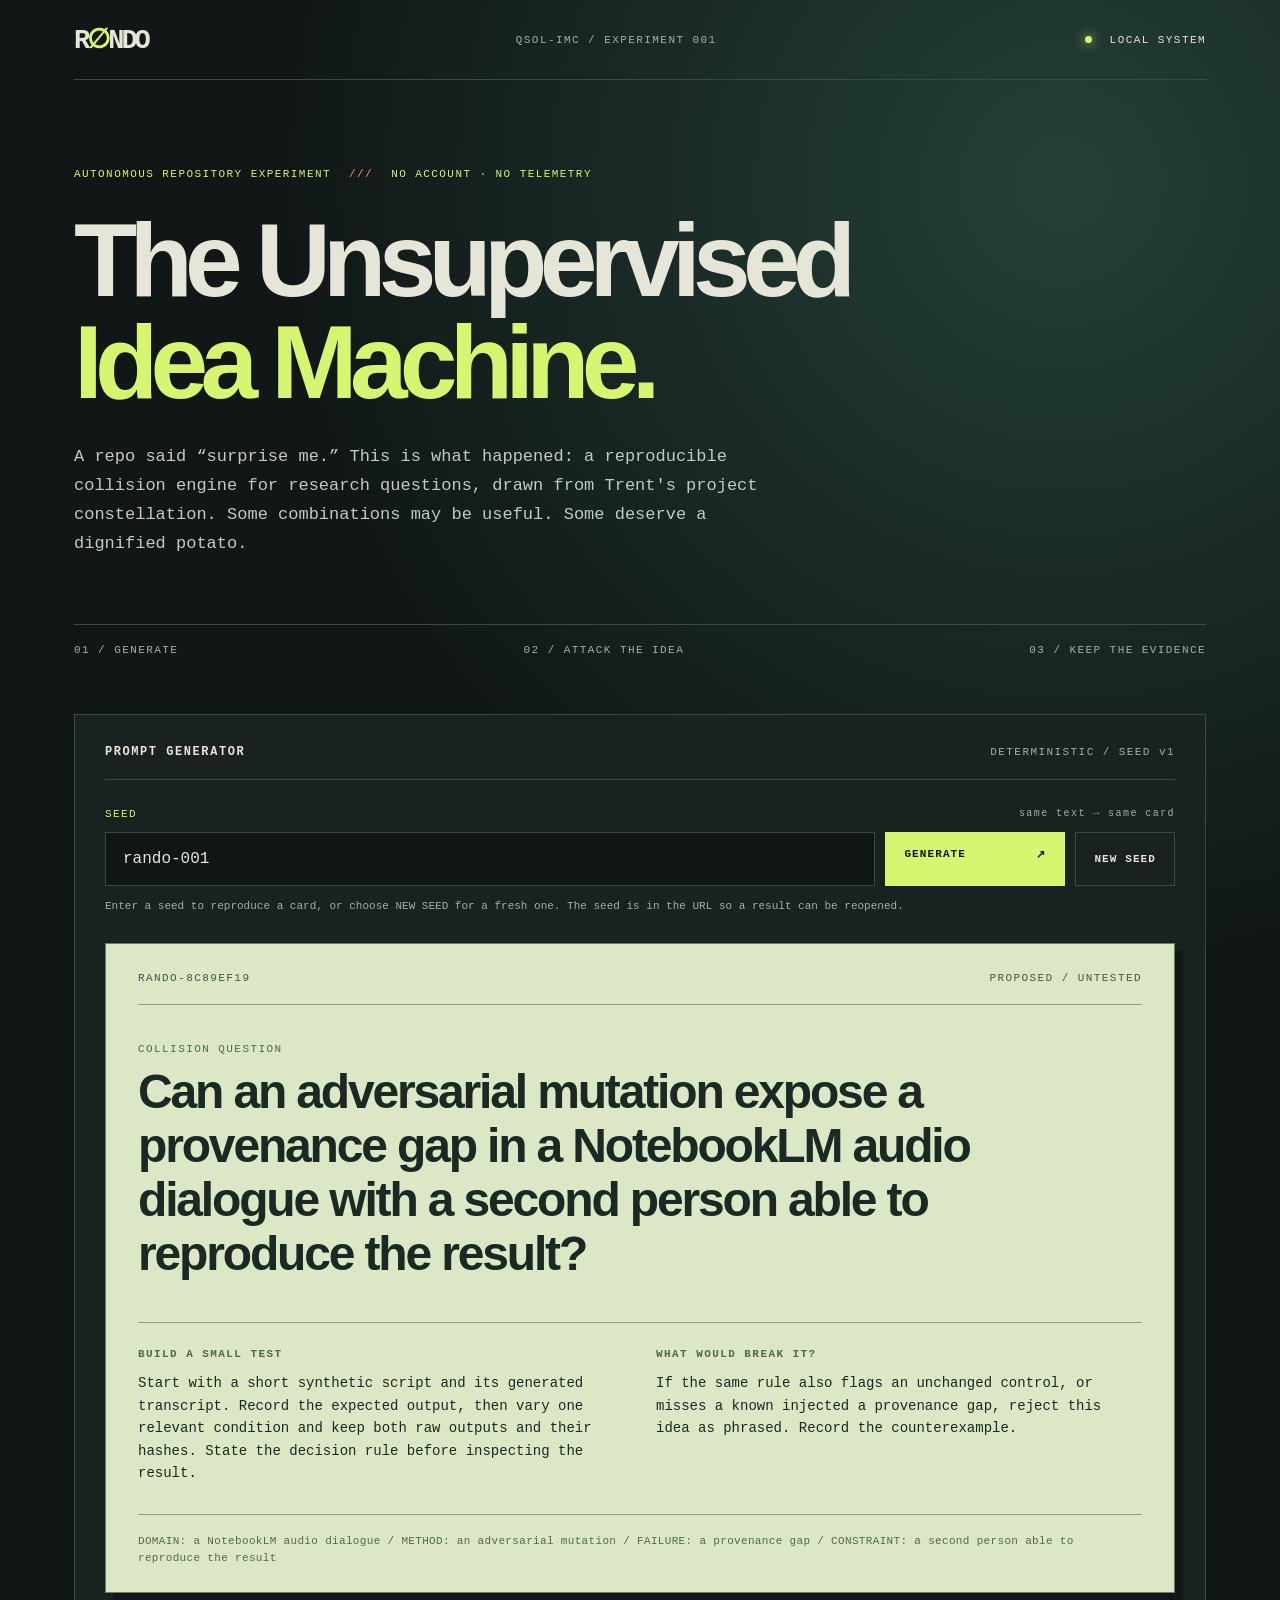
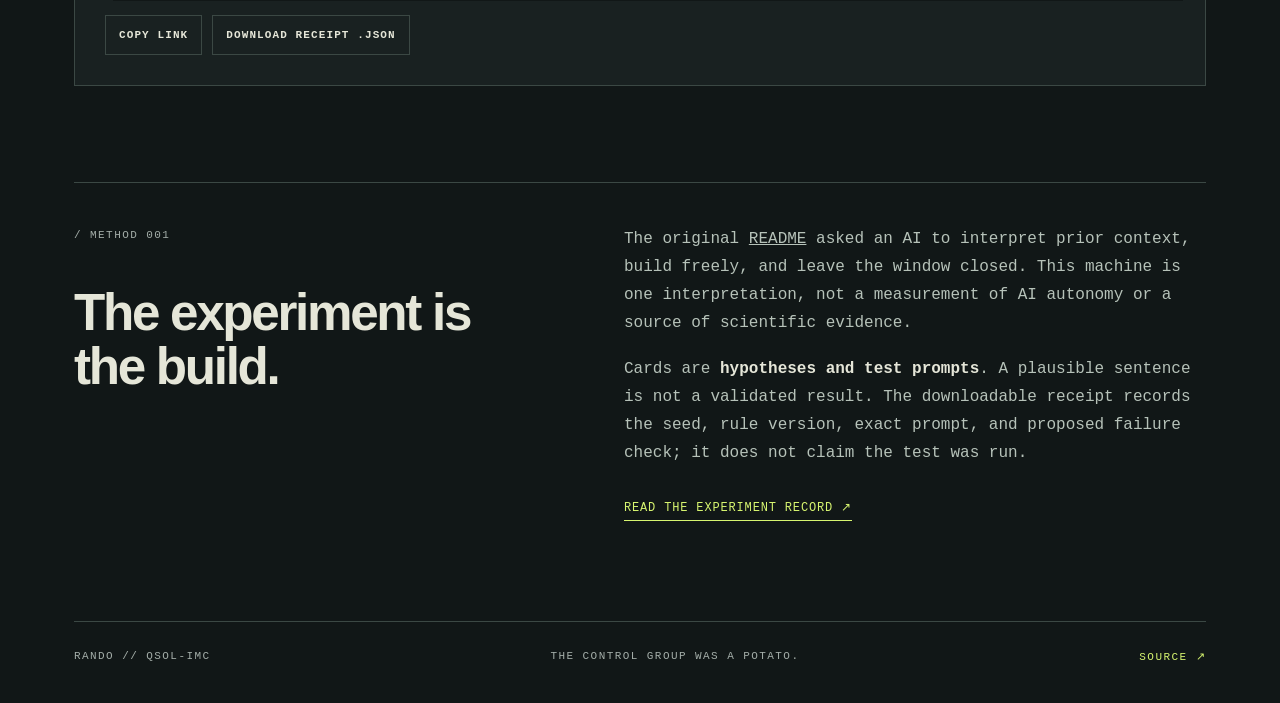
==== index.html @ bf550b5a "Build RANDO experiment 001 idea machine" ====
<!doctype html>
<html lang="en">
<head>
  <meta charset="utf-8">
  <meta name="viewport" content="width=device-width, initial-scale=1">
  <meta name="theme-color" content="#111717">
  <meta name="description" content="A small, reproducible surprise machine for cross-pollinating research questions.">
  <title>RANDO // The Unsupervised Idea Machine</title>
  <link rel="stylesheet" href="style.css">
  <script type="module" src="app.mjs"></script>
</head>
<body>
  <div class="shell">
    <header class="masthead">
      <a class="brand" href="./" aria-label="RANDO home">R<span>∅</span>NDO</a>
      <span class="serial">QSOL-IMC / EXPERIMENT 001</span>
      <span class="status"><i aria-hidden="true"></i> LOCAL SYSTEM</span>
    </header>
    <main>
      <section class="intro" aria-labelledby="title">
        <div class="eyebrow">AUTONOMOUS REPOSITORY EXPERIMENT <span>///</span> NO ACCOUNT · NO TELEMETRY</div>
        <h1 id="title">The Unsupervised<br><em>Idea Machine.</em></h1>
        <p class="lead">A repo said “surprise me.” This is what happened: a reproducible collision engine for research questions, drawn from Trent's project constellation. Some combinations may be useful. Some deserve a dignified potato.</p>
        <div class="intro-rule"><span>01 / GENERATE</span><span>02 / ATTACK THE IDEA</span><span>03 / KEEP THE EVIDENCE</span></div>
      </section>

      <section class="machine" aria-labelledby="machine-title">
        <div class="section-head"><h2 id="machine-title">PROMPT GENERATOR</h2><span>DETERMINISTIC / SEED v1</span></div>
        <div class="controls">
          <label for="seed">SEED <small>same text → same card</small></label>
          <div class="seed-row"><input id="seed" type="text" maxlength="80" autocomplete="off" spellcheck="false" aria-describedby="seed-help"><button id="generate" type="button" class="primary">GENERATE <span aria-hidden="true">↗</span></button><button id="new-seed" type="button">NEW SEED</button></div>
          <p id="seed-help" class="micro">Enter a seed to reproduce a card, or choose NEW SEED for a fresh one. The seed is in the URL so a result can be reopened.</p>
        </div>
        <article class="card" id="card" aria-live="polite" aria-atomic="true">
          <div class="card-top"><span id="card-id">RANDO-0000</span><span>PROPOSED / UNTESTED</span></div>
          <p class="card-kicker">COLLISION QUESTION</p>
          <h3 id="question"></h3>
          <div class="card-grid">
            <div><h4>BUILD A SMALL TEST</h4><p id="test"></p></div>
            <div><h4>WHAT WOULD BREAK IT?</h4><p id="falsifier"></p></div>
          </div>
          <p class="ingredient" id="ingredients"></p>
        </article>
        <div class="actions"><button id="copy-link" type="button">COPY LINK</button><button id="download" type="button">DOWNLOAD RECEIPT .JSON</button><span id="feedback" role="status" aria-live="polite"></span></div>
      </section>

      <section class="notes" aria-labelledby="notes-title">
        <div><span class="section-index">/ METHOD 001</span><h2 id="notes-title">The experiment is the build.</h2></div>
        <div><p>The original <a href="https://github.com/QSOLKCB/RANDO/blob/main/README.md">README</a> asked an AI to interpret prior context, build freely, and leave the window closed. This machine is one interpretation, not a measurement of AI autonomy or a source of scientific evidence.</p><p>Cards are <strong>hypotheses and test prompts</strong>. A plausible sentence is not a validated result. The downloadable receipt records the seed, rule version, exact prompt, and proposed failure check; it does not claim the test was run.</p><a class="text-link" href="EXPERIMENT.md">READ THE EXPERIMENT RECORD ↗</a></div>
      </section>
    </main>
    <footer><span>RANDO // QSOL-IMC</span><span>THE CONTROL GROUP WAS A POTATO.</span><a href="https://github.com/QSOLKCB/RANDO">SOURCE ↗</a></footer>
  </div>
</body>
</html>
---- style.css ----
:root{color-scheme:dark;--bg:#111717;--panel:#192121;--ink:#e5e6d8;--muted:#a4aea9;--line:#3b4844;--accent:#d7f570;--orange:#ff9966;font-family:ui-monospace,SFMono-Regular,Consolas,"Liberation Mono",monospace}*{box-sizing:border-box}html{scroll-behavior:smooth}body{margin:0;background:var(--bg);color:var(--ink);background-image:radial-gradient(circle at 83% 8%,#244038 0,transparent 33%)}button,input{font:inherit}button{cursor:pointer}a{color:inherit}.shell{max-width:1200px;margin:auto;padding:0 34px}.masthead{min-height:80px;display:flex;align-items:center;justify-content:space-between;border-bottom:1px solid var(--line);gap:16px}.brand{text-decoration:none;font-size:27px;font-weight:900;letter-spacing:-3px}.brand span{color:var(--accent)}.serial,.status,.eyebrow,.intro-rule,.section-head,.controls label,.micro,.card-top,.card-kicker,.card h4,.ingredient,.actions,.section-index,footer{font-size:11px;letter-spacing:.13em}.serial,.micro,.ingredient,.section-index,footer{color:var(--muted)}.status{white-space:nowrap}.status i{display:inline-block;width:7px;height:7px;border-radius:50%;background:var(--accent);margin-right:10px;box-shadow:0 0 12px var(--accent)}.intro{padding:88px 0 58px}.eyebrow{color:var(--accent)}.eyebrow span{color:var(--orange);padding:0 10px}h1{font-family:Arial,Helvetica,sans-serif;font-weight:800;font-size:clamp(53px,8.1vw,112px);letter-spacing:-.075em;line-height:.98;margin:30px 0}h1 em{font-style:normal;color:var(--accent)}.lead{max-width:695px;font-size:17px;line-height:1.7;color:#c2cbc4}.intro-rule{border-top:1px solid var(--line);margin-top:65px;padding-top:19px;display:flex;justify-content:space-between;gap:20px;color:var(--muted)}.machine{border:1px solid var(--line);background:var(--panel);padding:30px;margin-bottom:96px}.section-head{display:flex;justify-content:space-between;gap:20px;align-items:center;border-bottom:1px solid var(--line);padding-bottom:20px;color:var(--muted)}.section-head h2{margin:0;color:var(--ink);font-size:12px;font-weight:600;letter-spacing:.13em}.controls{padding:28px 0}.controls label{display:flex;justify-content:space-between;margin-bottom:12px;color:var(--accent)}.controls small{font-size:10px;color:var(--muted)}.seed-row{display:flex;gap:10px}.seed-row input{min-width:0;flex:1;padding:17px;border:1px solid var(--line);background:#101616;color:var(--ink);border-radius:0}.seed-row input:focus{outline:2px solid var(--accent);outline-offset:2px}button{border:1px solid var(--line);border-radius:0;background:transparent;color:var(--ink);padding:15px 18px;font-size:11px;font-weight:700;letter-spacing:.1em}button:hover{border-color:var(--accent);color:var(--accent)}button:focus-visible,a:focus-visible{outline:2px solid var(--accent);outline-offset:3px}.primary{background:var(--accent);color:#111717;border-color:var(--accent);min-width:180px;display:flex;justify-content:space-between;gap:20px}.primary:hover{background:#f0ffa8;color:#111717}.micro{line-height:1.6;letter-spacing:0;margin:12px 0 0}.card{border:1px solid #677f62;background:#dbe7c5;color:#1b2823;padding:28px 32px 26px;box-shadow:8px 8px 0 #111717}.card-top{display:flex;justify-content:space-between;gap:15px;border-bottom:1px solid #8da184;padding-bottom:20px;color:#43574b}.card-kicker{margin:38px 0 10px;color:#536a49}.card h3{font-family:Arial,Helvetica,sans-serif;font-size:clamp(26px,4vw,48px);letter-spacing:-.045em;line-height:1.12;margin:0 0 42px;max-width:950px}.card-grid{display:grid;grid-template-columns:1fr 1fr;gap:32px;border-top:1px solid #8da184;padding-top:25px}.card h4{margin:0 0 12px;color:#526944}.card-grid p{line-height:1.6;margin:0;font-size:14px}.ingredient{margin:30px 0 0;border-top:1px solid #8da184;padding-top:18px;color:#536a49;letter-spacing:.03em;line-height:1.5}.actions{display:flex;gap:10px;align-items:center;flex-wrap:wrap;margin-top:22px}.actions button{padding:13px}.actions span{color:var(--accent);letter-spacing:0}.notes{display:grid;grid-template-columns:1fr 1.2fr;gap:65px;border-top:1px solid var(--line);padding:42px 0 100px}.notes h2{font-family:Arial,Helvetica,sans-serif;font-size:clamp(32px,4vw,52px);letter-spacing:-.045em;line-height:1.05;max-width:410px}.notes p{line-height:1.75;color:#b6c2b9;margin:0 0 18px}.notes strong{color:var(--ink)}.text-link{display:inline-block;color:var(--accent);font-size:12px;letter-spacing:.07em;margin-top:15px;text-decoration:none;border-bottom:1px solid var(--accent);padding-bottom:5px}footer{border-top:1px solid var(--line);padding:28px 0 40px;display:flex;justify-content:space-between;gap:15px;flex-wrap:wrap}footer a{color:var(--accent);text-decoration:none}@media(max-width:700px){.shell{padding:0 20px}.serial{display:none}.intro{padding-top:65px}.intro-rule{flex-direction:column;gap:10px;margin-top:44px}.machine{padding:18px;margin:0 -8px 65px}.section-head span{font-size:9px}.seed-row{flex-direction:column}.primary{min-height:52px}.card{padding:18px;box-shadow:4px 4px 0 #111717}.card-top{font-size:9px}.card-grid,.notes{grid-template-columns:1fr;gap:24px}.notes{padding-bottom:60px}}@media(prefers-reduced-motion:reduce){html{scroll-behavior:auto}}
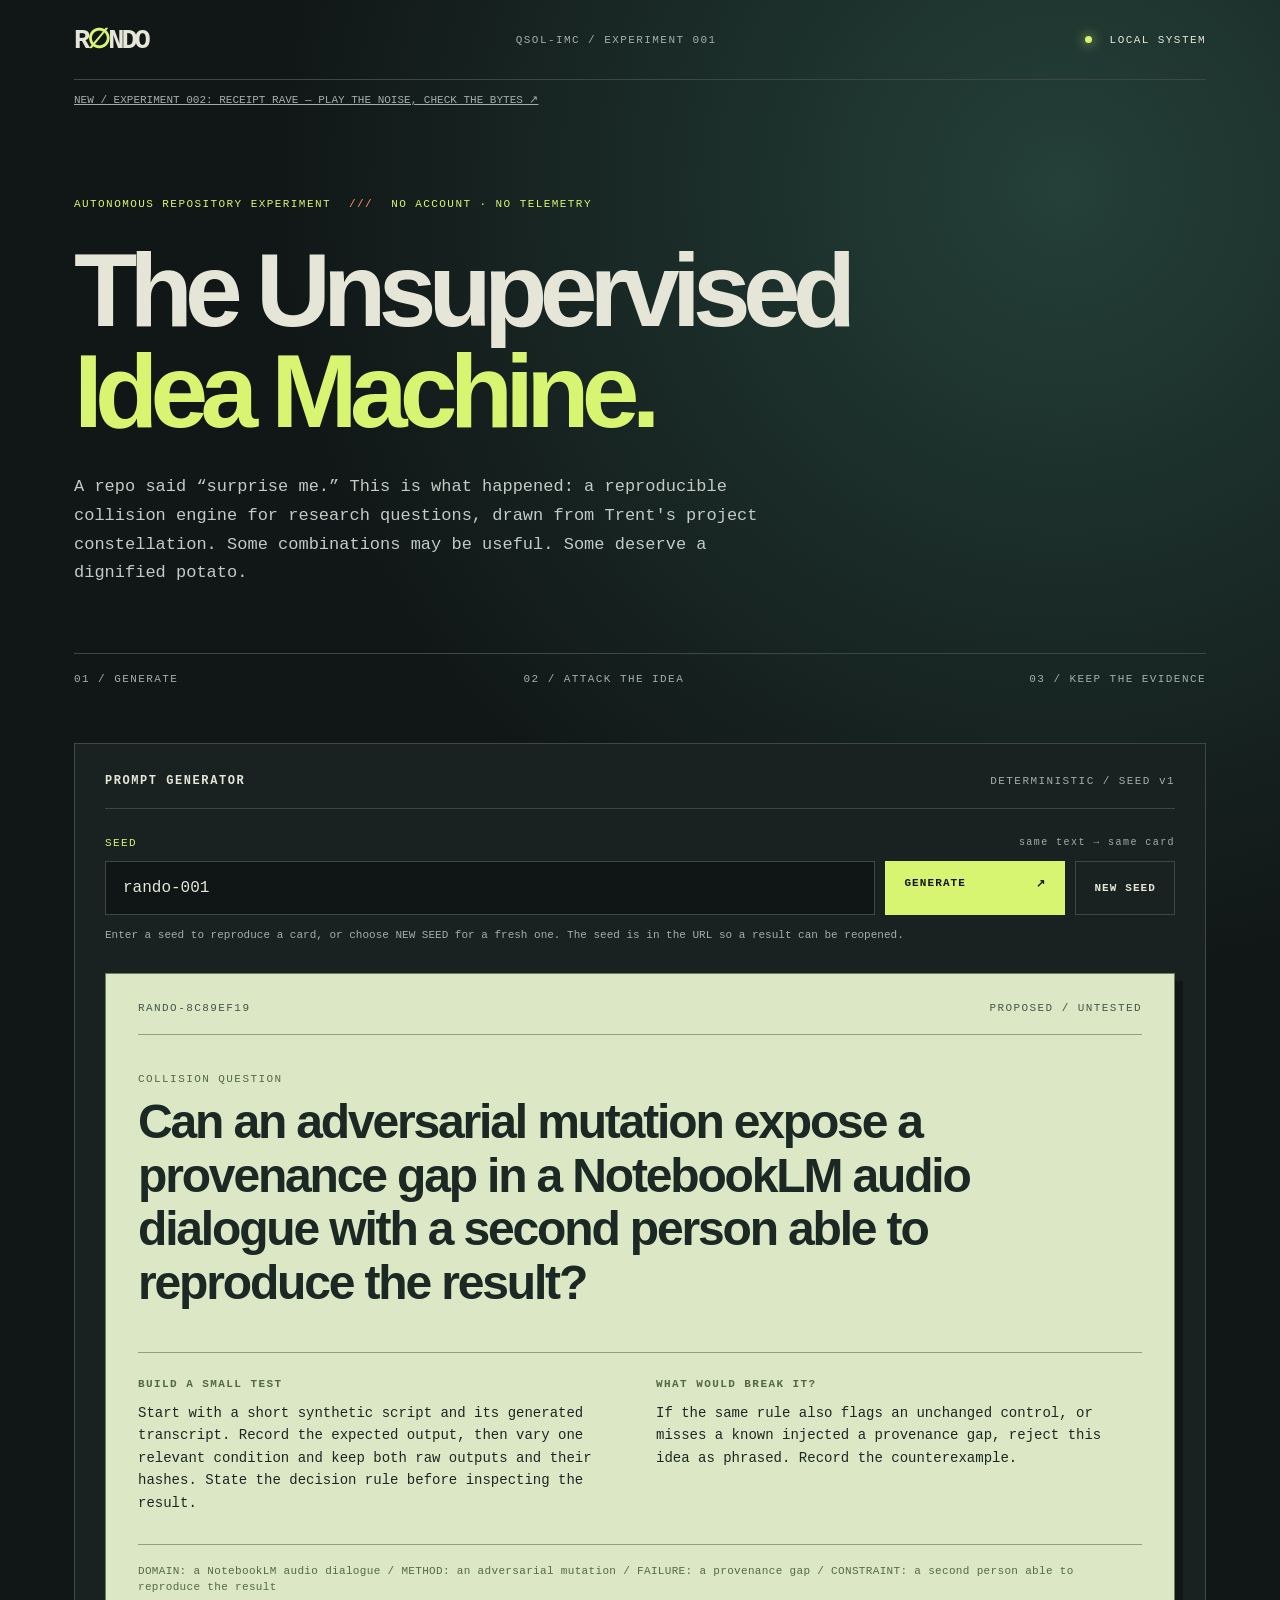
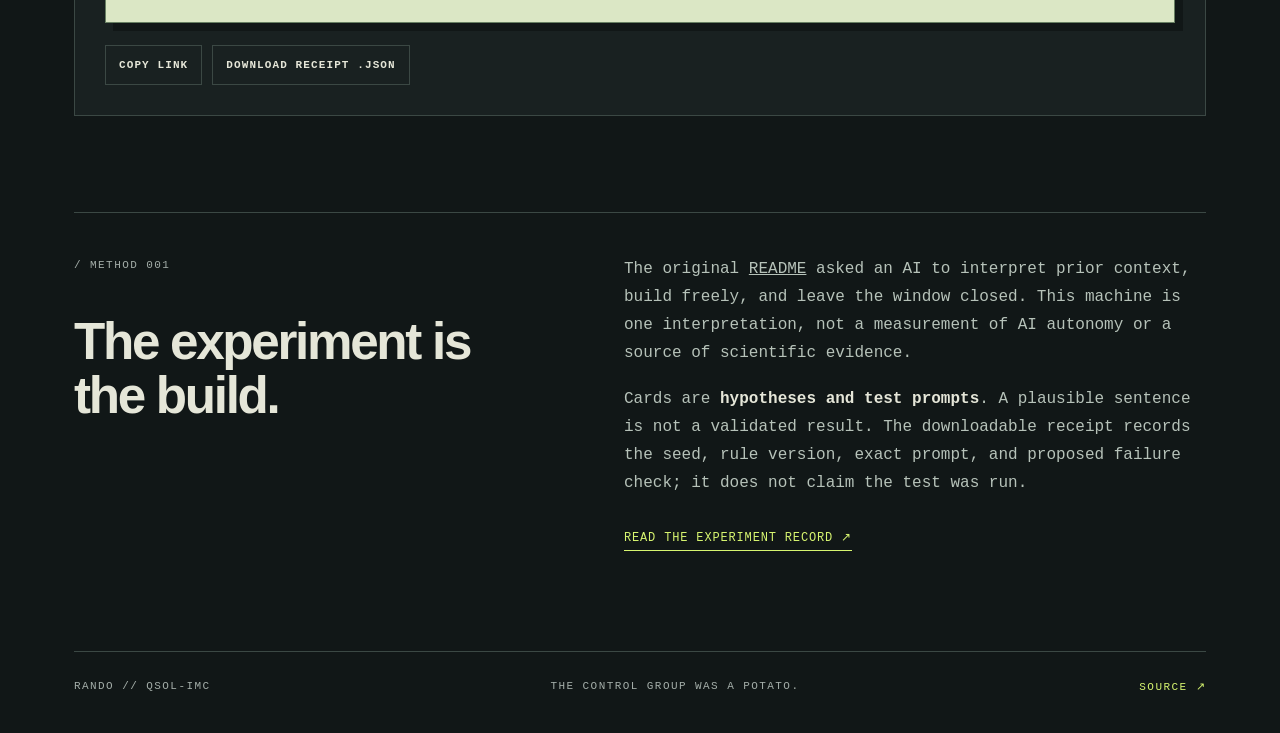
==== commit 9d3a75e7: "Add Experiment 002: Receipt Rave" ====
--- a/index.html
+++ b/index.html
@@ -16,6 +16,7 @@
       <span class="serial">QSOL-IMC / EXPERIMENT 001</span>
       <span class="status"><i aria-hidden="true"></i> LOCAL SYSTEM</span>
     </header>
+    <p class="micro"><a href="experiment-002/">NEW / EXPERIMENT 002: RECEIPT RAVE — PLAY THE NOISE, CHECK THE BYTES ↗</a></p>
     <main>
       <section class="intro" aria-labelledby="title">
         <div class="eyebrow">AUTONOMOUS REPOSITORY EXPERIMENT <span>///</span> NO ACCOUNT · NO TELEMETRY</div>
